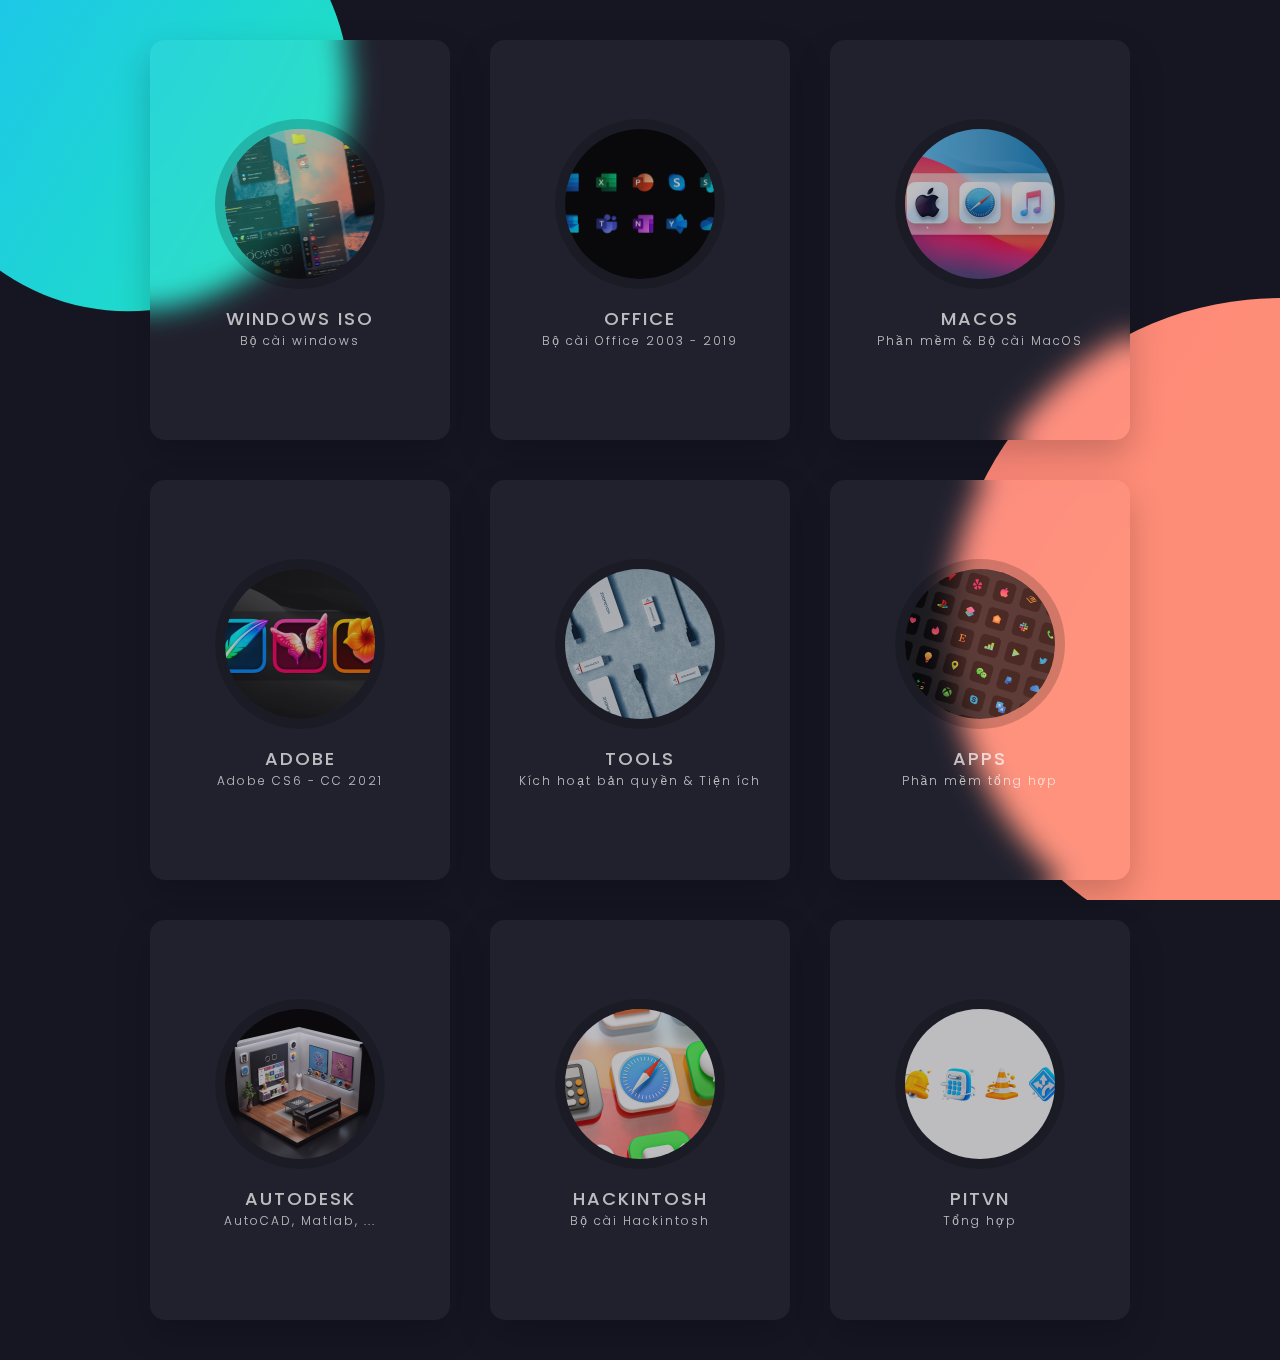
==== index.html @ e2c8c0cc "Upload" ====
<!DOCTYPE html>
<html lang="en">

<!-- Mirrored from trandtung1209.github.io/tcc/ by HTTrack Website Copier/3.x [XR&CO'2014], Sat, 28 Aug 2021 06:43:25 GMT -->
<!-- Added by HTTrack --><meta http-equiv="content-type" content="text/html;charset=utf-8" /><!-- /Added by HTTrack -->
<head>
  <meta charset="UTF-8">
  <meta http-equiv="X-UA-Compatible" content="IE=edge">
  <meta name="viewport" content="width=device-width, initial-scale=1.0">
  <title>🔰 DOWNLOAD LINK | TCC</title>
  <link rel="stylesheet" href="../../cdnjs.cloudflare.com/ajax/libs/font-awesome/5.15.3/css/all.min.css">
  <link rel="stylesheet" href="style.css">
  <body> 
  <section>
    <div class="container">
      <a href="https://drive.google.com/drive/folders/1kdjeVwem8cAJMl_np1oTuf39qn1xCxHg?usp=sharing">
				<div class="card">
					<div class="content">
						<div class="imgBx"><img src="img/windows.webp" alt=""></div>
						<div class="contentBx">
							<h3>Windows ISO<br><span>Bộ cài windows</span></h3>
						</div>
					</div>
					<ul class="sci">
						<li style="--i:1">
								<i class="fas fa-download"></i>
						</li>						
					</ul>
				</div>			
			</a>
      <a href="https://drive.google.com/drive/folders/1Q7vQI1WjGhp7WW4s88ZzQjJjz93iZYjQ?usp=sharing">
				<div class="card">
					<div class="content">
						<div class="imgBx"><img src="img/office.webp" alt=""></div>
						<div class="contentBx">
							<h3>Office<br><span>Bộ cài Office 2003 - 2019</span></h3>
						</div>
					</div>
					<ul class="sci">
						<li style="--i:1">
								<i class="fas fa-download"></i>
						</li>						
					</ul>
				</div>			
			</a>
      <a href="https://drive.google.com/drive/folders/1sD4aifMUE6Ku6B0pSFIituWAtXM53C2F?usp=sharing">
				<div class="card">
					<div class="content">
						<div class="imgBx"><img src="img/macos.webp" alt=""></div>
						<div class="contentBx">
							<h3>MacOS<br><span>Phần mềm & Bộ cài MacOS</span></h3>
						</div>
					</div>
					<ul class="sci">
						<li style="--i:1">
								<i class="fas fa-download"></i>
						</li>						
					</ul>
				</div>			
			</a>
      <a href="https://drive.google.com/drive/folders/1DYYLSlZuUhxcVLyyjVNueY8-3txofccE?usp=sharing">
				<div class="card">
					<div class="content">
						<div class="imgBx"><img src="img/adobe.webp" alt=""></div>
						<div class="contentBx">
							<h3>ADOBE<br><span>Adobe CS6 - CC 2021</span></h3>
						</div>
					</div>
					<ul class="sci">
						<li style="--i:1">
								<i class="fas fa-download"></i>
						</li>						
					</ul>
				</div>			
			</a>
      <a href="https://drive.google.com/drive/folders/1iUqlK9H3N3ajzzhzMDkw9Usuj-9g0jLn?usp=sharing">
				<div class="card">
					<div class="content">
						<div class="imgBx"><img src="img/tool.webp" alt=""></div>
						<div class="contentBx">
							<h3>Tools<br><span>Kích hoạt bản quyền & Tiện ích</span></h3>
						</div>
					</div>
					<ul class="sci">
						<li style="--i:1">
								<i class="fas fa-download"></i>
						</li>						
					</ul>
				</div>			
			</a>
      <a href="https://drive.google.com/drive/folders/1eTEEgnuCIspsmR_OAB5f9lV5HlaqTHcz?usp=sharing">
				<div class="card">
					<div class="content">
						<div class="imgBx"><img src="img/apps.webp" alt=""></div>
						<div class="contentBx">
							<h3>Apps<br><span>Phần mềm tổng hợp</span></h3>
						</div>
					</div>
					<ul class="sci">
						<li style="--i:1">
								<i class="fas fa-download"></i>
						</li>						
					</ul>
				</div>			
			</a>
      <a href="https://drive.google.com/drive/folders/1bECcfP4B3WqkGRZoolY22hosPqEOMOAD?usp=sharing">
				<div class="card">
					<div class="content">
						<div class="imgBx"><img src="img/cad.webp" alt=""></div>
						<div class="contentBx">
							<h3>Autodesk<br><span>AutoCAD, Matlab, ...</span></h3>
						</div>
					</div>
					<ul class="sci">
						<li style="--i:1">
								<i class="fas fa-download"></i>
						</li>						
					</ul>
				</div>			
			</a>
      <a href="https://drive.google.com/drive/folders/1EiK3vG4TOjvRGp9eHnOk4eHiedKm-T8H?usp=sharing">
				<div class="card">
					<div class="content">
						<div class="imgBx"><img src="img/hackintosh.webp" alt=""></div>
						<div class="contentBx">
							<h3>Hackintosh<br><span>Bộ cài Hackintosh</span></h3>
						</div>
					</div>
					<ul class="sci">
						<li style="--i:1">
								<i class="fas fa-download"></i>
						</li>						
					</ul>
				</div>			
			</a>
      <a href="bit.ly/PITVNiso.html">
				<div class="card">
					<div class="content">
						<div class="imgBx"><img src="img/app.webp" alt=""></div>
						<div class="contentBx">
							<h3>PITVN<br><span>Tổng hợp</span></h3>
						</div>
					</div>
					<ul class="sci">
						<li style="--i:1">
								<i class="fas fa-download"></i>
						</li>						
					</ul>
				</div>			
			</a>
    </div>
  </section>
</body>

<!-- Mirrored from trandtung1209.github.io/tcc/ by HTTrack Website Copier/3.x [XR&CO'2014], Sat, 28 Aug 2021 06:43:29 GMT -->
</html>
---- style.css ----
@import url("https://fonts.googleapis.com/css2?family=Poppins:wght@300;400;500&amp;display=swap");
* {
  margin: 0;
  padding: 0;
  font-family: "Poppins", sans-serif;
}
a {
  text-decoration: none;
}

body {
  display: flex;
  justify-content: center;
  align-items: center;
  flex-wrap: wrap;
  background: #161623;
  min-height: 100vh;
}

section::before {
  content: "";
  position: absolute;
  top: 0;
  left: 0;
  width: 100%;
  height: 100%;
  background: linear-gradient(120deg, #f86086, #fe8d77 80%);
  clip-path: circle(30% at right 70%);
}

section::after {
  content: "";
  position: absolute;
  top: 0;
  left: 0;
  width: 100%;
  height: 100%;
  background: linear-gradient(120deg, #1dc8e7, #20e6b9 30%);
  clip-path: circle(20% at 10% 10%);
}

.container {
  position: relative;
  z-index: 1;
  display: flex;
  justify-content: center;
  align-items: center;
  flex-wrap: wrap;
  margin: 20px 20px;
}

.container .card {
  position: relative;
  width: 300px;
  height: 400px;
  background: rgba(255, 255, 255, 0.05);
  margin: 20px;
  box-shadow: 0 15px 35px rgba(0, 0, 0, 0.2);
  border-radius: 15px;
  display: flex;
  justify-content: center;
  align-items: center;
  backdrop-filter: blur(14px);
}

.container .card .content {
  position: relative;
  display: flex;
  justify-content: center;
  align-items: center;
  flex-direction: column;
  opacity: 0.7;
  transition: 0.5s;
}

.container .card:hover .content {
  opacity: 1;
  transform: translateY(-20px);
}

.container .card .content .imgBx {
  position: relative;
  width: 150px;
  height: 150px;
  border-radius: 50%;
  overflow: hidden;
  border: 10px solid rgba(0, 0, 0, 0.25);
  cursor: pointer;
}

.container .card .content .imgBx img {
  position: absolute;
  top: 0;
  left: 0;
  width: 100%;
  height: 100%;
  object-fit: cover;
}
.container .card .content .contentBx h3 {
  color: #fff;
  text-transform: uppercase;
  letter-spacing: 2px;
  font-weight: 500;
  font-size: 18px;
  text-align: center;
  margin: 20px 0 10px;
  line-height: 1.1em;
}

.container .card .content .contentBx h3 span {
  font-size: 12px;
  font-weight: 300;
  text-transform: initial;
}

.container .card .sci {
  position: absolute;
  bottom: 50px;
  display: flex;
}

.container .card .sci li {
  list-style: none;
  margin: 0 10px;
  transform: translateY(40px);
  transition: 0.5s;
  opacity: 0;
  transition-delay: calc(0.1s * var(--i));
}

.container .card:hover .sci li {
  transform: translateY(0px);
  opacity: 1;
}

.container .card .sci li {
  color: #fff;
  font-size: 24px;
}

.heart {
  width: 50px;
  margin-bottom: 20px;
  animation: heartBeat 1s ease-in-out infinite;
}

@keyframes heartBeat {
  0% {
    transform: scale(0.9);
  }

  45% {
    transform: scale(1.1);
  }

  70% {
    transform: scale(0.9);
  }

  100% {
    transform: scale(0.9);
  }
}

.time {
  color: #fff;
  display: flex;
  flex-direction: column;
  align-items: center;
  justify-content: center;
}

.time h2,
.time p {
  margin: 0;
  margin-bottom: 4px;
}

.time h2 {
  font-size: 2.4rem;
}

.time p {
  font-size: 1.5rem;
}

.sup-time {
  font-weight: 300;
}
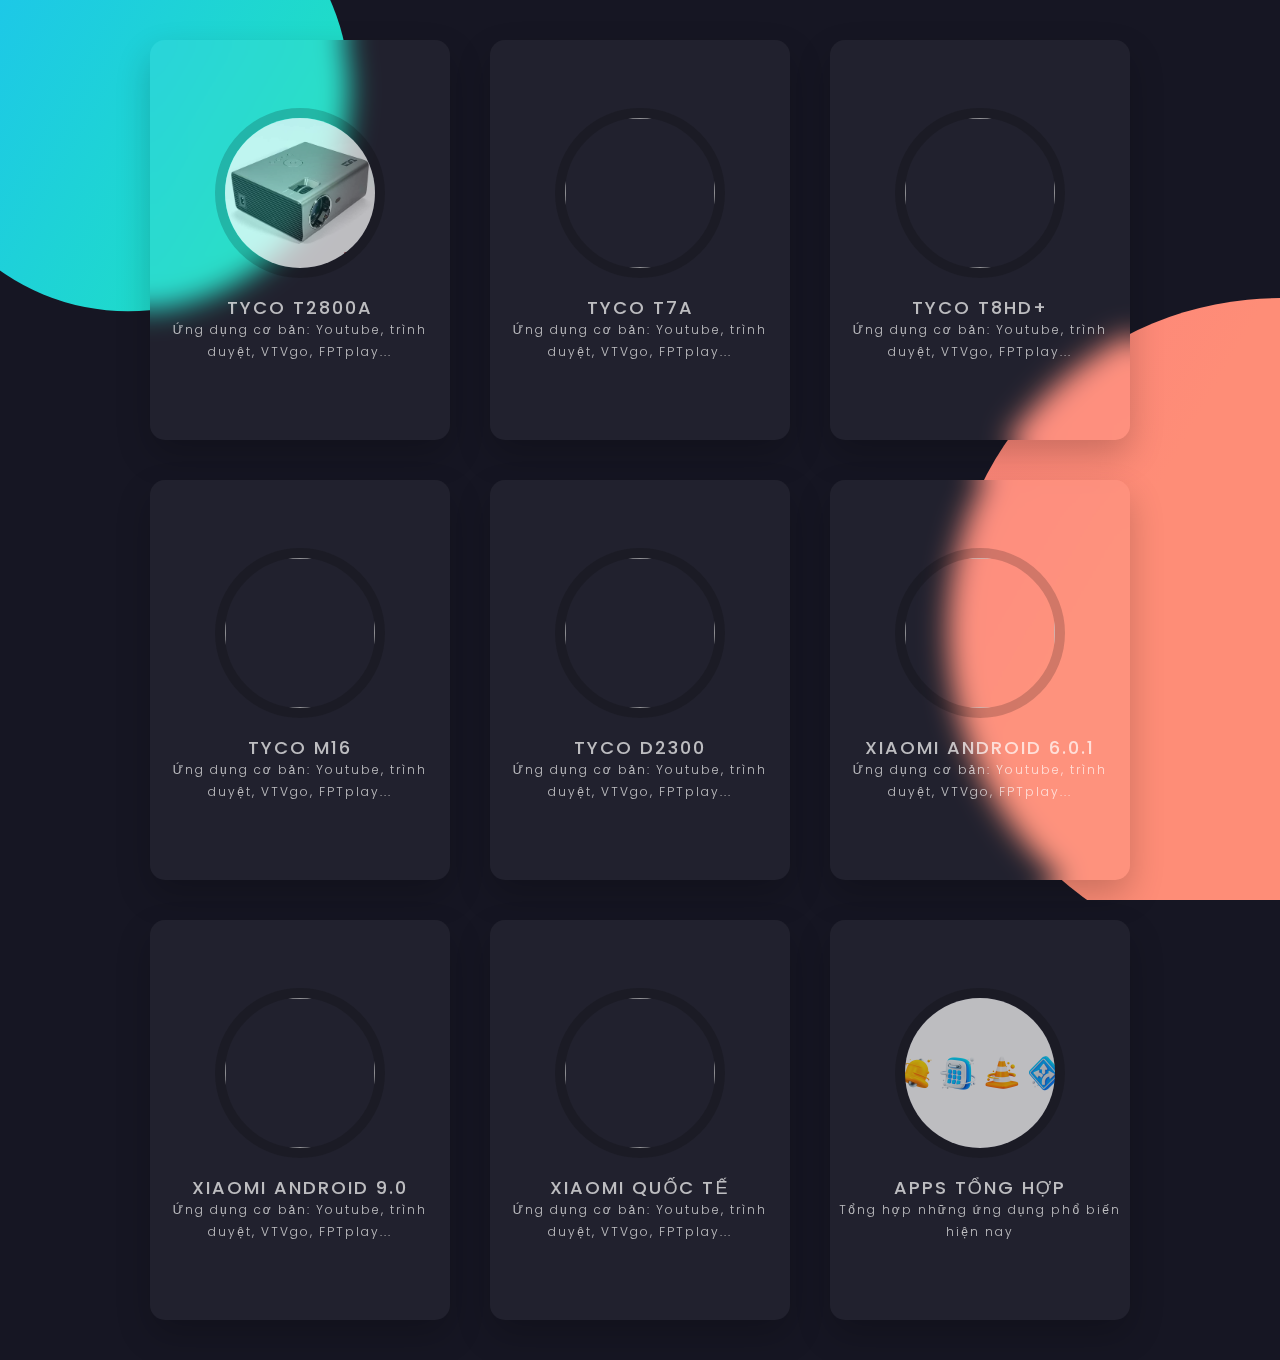
==== commit afa147d5: "upload" ====
--- a/index.html
+++ b/index.html
@@ -1,24 +1,21 @@
 <!DOCTYPE html>
 <html lang="en">
-
-<!-- Mirrored from trandtung1209.github.io/tcc/ by HTTrack Website Copier/3.x [XR&CO'2014], Sat, 28 Aug 2021 06:43:25 GMT -->
-<!-- Added by HTTrack --><meta http-equiv="content-type" content="text/html;charset=utf-8" /><!-- /Added by HTTrack -->
-<head>
+<meta http-equiv="content-type" content="text/html;charset=utf-8" />
   <meta charset="UTF-8">
   <meta http-equiv="X-UA-Compatible" content="IE=edge">
   <meta name="viewport" content="width=device-width, initial-scale=1.0">
-  <title>🔰 DOWNLOAD LINK | TCC</title>
+  <title>ỨNG DỤNG MÁY CHIẾU - TECH360</title>
   <link rel="stylesheet" href="../../cdnjs.cloudflare.com/ajax/libs/font-awesome/5.15.3/css/all.min.css">
   <link rel="stylesheet" href="style.css">
   <body> 
   <section>
     <div class="container">
-      <a href="https://drive.google.com/drive/folders/1kdjeVwem8cAJMl_np1oTuf39qn1xCxHg?usp=sharing">
+      <a href="app/t2800a">
 				<div class="card">
 					<div class="content">
-						<div class="imgBx"><img src="img/windows.webp" alt=""></div>
+						<div class="imgBx"><img src="img/t2800a.webp" alt=""></div>
 						<div class="contentBx">
-							<h3>Windows ISO<br><span>Bộ cài windows</span></h3>
+							<h3>Tyco T2800A<br><span>Ứng dụng cơ bản: Youtube, trình duyệt, VTVgo, FPTplay...</span></h3>
 						</div>
 					</div>
 					<ul class="sci">
@@ -28,12 +25,12 @@
 					</ul>
 				</div>			
 			</a>
-      <a href="https://drive.google.com/drive/folders/1Q7vQI1WjGhp7WW4s88ZzQjJjz93iZYjQ?usp=sharing">
+      <a href="app/t2800a">
 				<div class="card">
 					<div class="content">
-						<div class="imgBx"><img src="img/office.webp" alt=""></div>
+						<div class="imgBx"><img src="https://tech360.vn/wp-content/uploads/2021/03/may-chieu-tyco-t7a-6.jpg" alt=""></div>
 						<div class="contentBx">
-							<h3>Office<br><span>Bộ cài Office 2003 - 2019</span></h3>
+							<h3>Tyco T7A<br><span>Ứng dụng cơ bản: Youtube, trình duyệt, VTVgo, FPTplay...</span></h3>
 						</div>
 					</div>
 					<ul class="sci">
@@ -43,12 +40,12 @@
 					</ul>
 				</div>			
 			</a>
-      <a href="https://drive.google.com/drive/folders/1sD4aifMUE6Ku6B0pSFIituWAtXM53C2F?usp=sharing">
+      <a href="app/t2800a">
 				<div class="card">
 					<div class="content">
-						<div class="imgBx"><img src="img/macos.webp" alt=""></div>
+						<div class="imgBx"><img src="https://tech360.vn/wp-content/uploads/2020/07/May-chieu-tyco-t8hd-wifi-full-hd-1080p-4-min.jpg" alt=""></div>
 						<div class="contentBx">
-							<h3>MacOS<br><span>Phần mềm & Bộ cài MacOS</span></h3>
+							<h3>Tyco T8HD+<br><span>Ứng dụng cơ bản: Youtube, trình duyệt, VTVgo, FPTplay...</span></h3>
 						</div>
 					</div>
 					<ul class="sci">
@@ -58,12 +55,12 @@
 					</ul>
 				</div>			
 			</a>
-      <a href="https://drive.google.com/drive/folders/1DYYLSlZuUhxcVLyyjVNueY8-3txofccE?usp=sharing">
+      <a href="app/t2800a">
 				<div class="card">
 					<div class="content">
-						<div class="imgBx"><img src="img/adobe.webp" alt=""></div>
+						<div class="imgBx"><img src="https://tech360.vn/wp-content/uploads/2019/04/20200503_163853-min.jpg" alt=""></div>
 						<div class="contentBx">
-							<h3>ADOBE<br><span>Adobe CS6 - CC 2021</span></h3>
+							<h3>Tyco M16<br><span>Ứng dụng cơ bản: Youtube, trình duyệt, VTVgo, FPTplay...</span></h3>
 						</div>
 					</div>
 					<ul class="sci">
@@ -73,12 +70,12 @@
 					</ul>
 				</div>			
 			</a>
-      <a href="https://drive.google.com/drive/folders/1iUqlK9H3N3ajzzhzMDkw9Usuj-9g0jLn?usp=sharing">
+      <a href="app/t2800a">
 				<div class="card">
 					<div class="content">
-						<div class="imgBx"><img src="img/tool.webp" alt=""></div>
+						<div class="imgBx"><img src="https://tech360.vn/wp-content/uploads/2018/11/tyco-d2300.jpg" alt=""></div>
 						<div class="contentBx">
-							<h3>Tools<br><span>Kích hoạt bản quyền & Tiện ích</span></h3>
+							<h3>Tyco D2300<br><span>Ứng dụng cơ bản: Youtube, trình duyệt, VTVgo, FPTplay...</span></h3>
 						</div>
 					</div>
 					<ul class="sci">
@@ -88,12 +85,12 @@
 					</ul>
 				</div>			
 			</a>
-      <a href="https://drive.google.com/drive/folders/1eTEEgnuCIspsmR_OAB5f9lV5HlaqTHcz?usp=sharing">
+      <a href="app/t2800a">
 				<div class="card">
 					<div class="content">
-						<div class="imgBx"><img src="img/apps.webp" alt=""></div>
+						<div class="imgBx"><img src="https://tech360.vn/wp-content/uploads/2021/06/may-chieu-mijia-projector-youth-edition-2-full-hd-1080p.jpg" alt=""></div>
 						<div class="contentBx">
-							<h3>Apps<br><span>Phần mềm tổng hợp</span></h3>
+							<h3>Xiaomi Android 6.0.1<br><span>Ứng dụng cơ bản: Youtube, trình duyệt, VTVgo, FPTplay...</span></h3>
 						</div>
 					</div>
 					<ul class="sci">
@@ -103,12 +100,12 @@
 					</ul>
 				</div>			
 			</a>
-      <a href="https://drive.google.com/drive/folders/1bECcfP4B3WqkGRZoolY22hosPqEOMOAD?usp=sharing">
+      <a href="app/t2800a">
 				<div class="card">
 					<div class="content">
-						<div class="imgBx"><img src="img/cad.webp" alt=""></div>
+						<div class="imgBx"><img src="https://tech360.vn/wp-content/uploads/2021/06/may-chieu-mijia-projector-youth-edition-2-full-hd-1080p.jpg" alt=""></div>
 						<div class="contentBx">
-							<h3>Autodesk<br><span>AutoCAD, Matlab, ...</span></h3>
+							<h3>Xiaomi Android 9.0<br><span>Ứng dụng cơ bản: Youtube, trình duyệt, VTVgo, FPTplay...</span></h3>
 						</div>
 					</div>
 					<ul class="sci">
@@ -118,12 +115,12 @@
 					</ul>
 				</div>			
 			</a>
-      <a href="https://drive.google.com/drive/folders/1EiK3vG4TOjvRGp9eHnOk4eHiedKm-T8H?usp=sharing">
+      <a href="app/t2800a">
 				<div class="card">
 					<div class="content">
-						<div class="imgBx"><img src="img/hackintosh.webp" alt=""></div>
+						<div class="imgBx"><img src="https://tech360.vn/wp-content/uploads/2021/06/may-chieu-mijia-projector-youth-edition-2-full-hd-1080p.jpg" alt=""></div>
 						<div class="contentBx">
-							<h3>Hackintosh<br><span>Bộ cài Hackintosh</span></h3>
+							<h3>Xiaomi Quốc Tế<br><span>Ứng dụng cơ bản: Youtube, trình duyệt, VTVgo, FPTplay...</span></h3>
 						</div>
 					</div>
 					<ul class="sci">
@@ -133,12 +130,12 @@
 					</ul>
 				</div>			
 			</a>
-      <a href="bit.ly/PITVNiso.html">
+      <a href="app/t2800a">
 				<div class="card">
 					<div class="content">
 						<div class="imgBx"><img src="img/app.webp" alt=""></div>
 						<div class="contentBx">
-							<h3>PITVN<br><span>Tổng hợp</span></h3>
+							<h3>Apps Tổng Hợp<br><span>Tổng hợp những ứng dụng phổ biến hiện nay</span></h3>
 						</div>
 					</div>
 					<ul class="sci">
@@ -151,6 +148,4 @@
     </div>
   </section>
 </body>
-
-<!-- Mirrored from trandtung1209.github.io/tcc/ by HTTrack Website Copier/3.x [XR&CO'2014], Sat, 28 Aug 2021 06:43:29 GMT -->
 </html>
